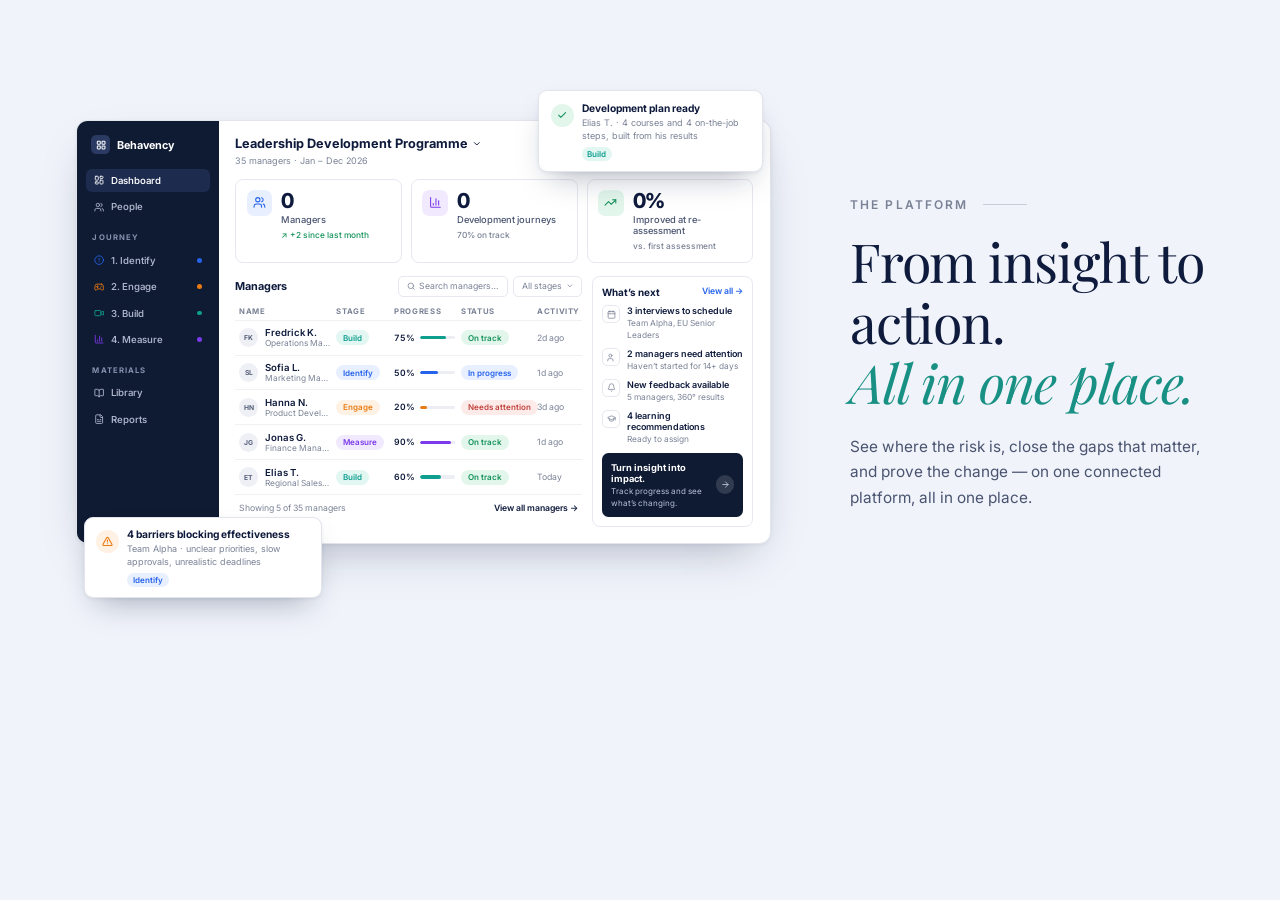
==== public/platform-section.html @ 842c61b0 "Add src and public" ====
<!doctype html>
<html lang="en">
<head>
<meta charset="utf-8">
<meta name="viewport" content="width=device-width, initial-scale=1">
<title>Behavency Platform Split</title>
<link rel="preconnect" href="https://fonts.googleapis.com">
<link rel="stylesheet" href="https://fonts.googleapis.com/css2?family=Libre+Caslon+Text:ital,wght@0,400;1,400&family=Playfair+Display:ital,wght@0,700;1,400&family=Inter:wght@400;500;600;700&display=swap">
<style>
/* Layout: one centred website section (eyebrow, serif headline, line of copy) over a large product dashboard that animates in once. */
:root {
  color-scheme: light;
  --page: #f0f3fa;
  --ink: #0f1b3d;
  --ink-soft: #4a5470;
  --muted: #7a8296;
  --line: #e6e8ef;
  --card: #ffffff;
  --side: #0f1b33;
  --side-ink: #aeb7cc;
  --side-on: #1d2b4f;
  --blue: #2563eb; --blue-bg: #e8efff;
  --orange: #ea7a12; --orange-bg: #fff1e3;
  --teal: #0f9f8f; --teal-bg: #e2f6f2;
  --violet: #7c3aed; --violet-bg: #f1eafe;
  --green: #15925a; --green-bg: #e3f6ec;
  --red: #c2413a; --red-bg: #fdebea;
  --serif: "Libre Caslon Text", "Iowan Old Style", Georgia, "Times New Roman", serif;
  --sans: Inter, "Segoe UI", system-ui, -apple-system, sans-serif;
}
* { box-sizing: border-box; }
html, body { margin: 0; }
body { background: var(--page); color: var(--ink); font-family: var(--sans); }

.section {
  padding-block: clamp(60px, 7vw, 110px);
  padding-inline: clamp(20px, 4vw, 60px);
  overflow: visible;
  background: var(--page);
}

.split-wrap {
  max-width: 1520px;
  margin: 0 auto;
  display: grid;
  grid-template-columns: minmax(0, 1.55fr) minmax(300px, 0.8fr);
  gap: clamp(40px, 5vw, 80px);
  align-items: center;
}

.stage-col {
  width: 100%;
  position: relative;
  display: flex;
  justify-content: center;
  align-items: center;
  padding: 30px 10px 70px 20px;
  min-width: 0;
}

.stage {
  width: 1080px;
  max-width: 1080px;
  position: relative;
  margin: 0 auto;
  container: stage / inline-size;
  transform-origin: center center;
}

.intro {
  max-width: 480px;
  margin: 0;
  text-align: left;
}

.eyebrow {
  display: inline-flex;
  align-items: center;
  gap: 14px;
  font-size: 12px;
  font-weight: 600;
  letter-spacing: .18em;
  color: var(--muted);
  text-transform: uppercase;
}
.eyebrow::after {
  content: "";
  width: 44px;
  height: 1px;
  background: #c9ccd6;
}

h1 {
  font-family: 'Playfair Display', Georgia, serif;
  font-style: normal;
  font-weight: 400;
  font-size: clamp(38px, 4.2vw, 54px);
  line-height: 1.12;
  letter-spacing: -.02em;
  margin: 18px 0 0;
  color: var(--ink);
}
h1 em {
  display: block;
  font-style: italic;
  font-weight: 400;
  color: #189184;
}

.lede {
  margin: 22px 0 0;
  max-width: 440px;
  font-size: clamp(15px, 1.2vw, 17px);
  line-height: 1.65;
  color: var(--ink-soft);
}

@media (max-width: 960px) {
  .split-wrap {
    grid-template-columns: 1fr;
    gap: 48px;
  }
  .intro {
    max-width: 600px;
    margin: 0 auto;
    text-align: center;
  }
  .eyebrow::before {
    content: "";
    width: 40px;
    height: 1px;
    background: #c9ccd6;
  }
  .lede {
    margin-inline: auto;
  }
}
.dash { display: grid; grid-template-columns: 220px minmax(0, 1fr); border-radius: 18px; overflow: hidden; background: var(--card); box-shadow: 0 30px 70px -30px rgba(15, 27, 61, .35), 0 2px 6px rgba(15, 27, 61, .06); border: 1px solid #e3e5ec; }
.side { background: var(--side); color: var(--side-ink); padding: 22px 14px; display: flex; flex-direction: column; gap: 4px; }
.brand { display: flex; align-items: center; gap: 10px; color: #fff; font-weight: 700; font-size: 17px; padding: 0 8px 18px; }
.logo { width: 30px; height: 30px; border-radius: 8px; background: #2b3a63; display: grid; place-items: center; }
.nav { display: flex; align-items: center; gap: 11px; padding: 10px 12px; border-radius: 9px; font-size: 15px; font-weight: 550; }
.nav svg { flex-shrink: 0; }
.nav.on { background: var(--side-on); color: #fff; }
.nav-label { font-size: 12px; letter-spacing: .14em; font-weight: 700; color: #8692af; padding: 18px 10px 6px; }
.dot { width: 7px; height: 7px; border-radius: 9px; margin-left: auto; }

.main { padding: 24px 26px 26px; min-width: 0; }
.top { display: flex; align-items: flex-start; justify-content: space-between; gap: 16px; flex-wrap: wrap; }
.prog { font-size: 20px; font-weight: 700; display: flex; align-items: center; gap: 6px; }
.meta { font-size: 14px; color: var(--muted); margin-top: 5px; }
.top-right { display: flex; align-items: center; gap: 10px; }
.pill-date { border: 1px solid var(--line); border-radius: 8px; padding: 8px 13px; font-size: 13.5px; font-weight: 600; display: flex; gap: 6px; align-items: center; }
.avatar { width: 30px; height: 30px; border-radius: 99px; background: #6b7591; color: #fff; display: grid; place-items: center; font-size: 11.5px; font-weight: 700; }

.kpis { display: grid; grid-template-columns: repeat(3, minmax(0, 1fr)); gap: 14px; margin-top: 20px; }
.kpi { border: 1px solid var(--line); border-radius: 12px; padding: 16px 16px; display: flex; gap: 14px; align-items: flex-start; }
.kpi-ico { width: 40px; height: 40px; border-radius: 11px; display: grid; place-items: center; flex-shrink: 0; }
.kpi-num small { font-size: 18px; font-weight: 600; color: var(--muted); }
.kpi-num { font-size: 32px; font-weight: 800; letter-spacing: -.01em; font-variant-numeric: tabular-nums; line-height: 1.1; }
.kpi-label { font-size: 14.5px; font-weight: 500; color: var(--ink-soft); margin-top: 3px; }
.kpi-sub { font-size: 13px; color: var(--muted); margin-top: 8px; font-weight: 500; }
.kpi-sub.up { color: var(--green); }

.body { display: grid; grid-template-columns: minmax(0, 1fr) 270px; gap: 16px; margin-top: 20px; }
.tbl-head { display: flex; align-items: center; justify-content: space-between; gap: 10px; margin-bottom: 10px; }
.tbl-title { font-size: 17px; font-weight: 700; }
.tools { display: flex; gap: 8px; }
.search, .select { border: 1px solid var(--line); border-radius: 8px; padding: 7px 12px; font-size: 13.5px; color: var(--muted); display: flex; gap: 6px; align-items: center; }
.row { display: grid; grid-template-columns: minmax(160px, 1.6fr) 96px minmax(100px, 1.1fr) 116px 70px; gap: 12px; align-items: center; padding: 10px 6px; border-top: 1px solid #f0f1f5; font-size: 13.5px; }
.row.head { border-top: 0; font-size: 12px; font-weight: 700; letter-spacing: .08em; color: var(--muted); padding-block: 6px; }
.who { display: flex; gap: 10px; align-items: center; min-width: 0; }
.ini { width: 30px; height: 30px; border-radius: 99px; background: #eef0f5; color: #56607a; display: grid; place-items: center; font-size: 10.5px; font-weight: 700; flex-shrink: 0; }
.name { font-weight: 600; font-size: 15px; }
.role { font-size: 13px; color: var(--muted); white-space: nowrap; overflow: hidden; text-overflow: ellipsis; }
.chip { display: inline-block; border-radius: 99px; padding: 4px 11px; font-size: 12.5px; font-weight: 600; }
.bar { display: flex; align-items: center; gap: 8px; font-variant-numeric: tabular-nums; font-weight: 600; }
.track { flex: 1; height: 5px; border-radius: 9px; background: #eceef4; overflow: hidden; }
.fill { display: block; height: 100%; border-radius: 9px; transform-origin: left center; }
.status { display: inline-block; border-radius: 99px; padding: 4px 11px; font-size: 12.5px; font-weight: 600; white-space: nowrap; }
.ago { color: var(--muted); }
.tbl-foot { display: flex; justify-content: space-between; font-size: 13.5px; color: var(--muted); padding: 12px 6px 0; border-top: 1px solid #f0f1f5; }
.tbl-foot b { color: var(--ink); font-weight: 600; }

.next { border: 1px solid var(--line); border-radius: 12px; padding: 14px 14px; display: flex; flex-direction: column; gap: 12px; }
.next-h { display: flex; justify-content: space-between; font-size: 15.5px; font-weight: 700; }
.next-h a { font-size: 13.5px; color: var(--blue); font-weight: 600; text-decoration: none; }
.item { display: flex; gap: 10px; align-items: flex-start; }
.item-ico { width: 28px; height: 28px; border-radius: 8px; border: 1px solid var(--line); display: grid; place-items: center; flex-shrink: 0; color: var(--ink-soft); }
.item b { display: block; font-size: 14px; font-weight: 600; }
.item span { font-size: 13px; color: var(--muted); }
.cta { margin-top: 2px; background: var(--side); color: #fff; border-radius: 10px; padding: 14px; display: flex; gap: 12px; align-items: center; }
.cta b { font-size: 14.5px; display: block; }
.cta span { font-size: 12.5px; color: #b9c2d8; }
.cta-go { margin-left: auto; width: 28px; height: 28px; border-radius: 99px; background: rgba(255,255,255,.14); display: grid; place-items: center; flex-shrink: 0; }


/* Motion: a ~5 s walk through the product, once. The resting state is fully visible; .pre exists only for the moment
   before the entrance. Each piece gets its own delay (--d, seconds) from the script. */
.stage { position: relative; }
.a { transition: opacity .8s cubic-bezier(.2,.7,.2,1) calc(var(--d, 0) * 1s), transform .8s cubic-bezier(.2,.7,.2,1) calc(var(--d, 0) * 1s); }
.dash.a { transition-duration: 1.3s, 1.3s; }
.pre .a { opacity: 0; transition: none; }
.pre .dash.a { transform: translateY(32px) scale(.985); }
.pre .nav.a { transform: translateX(-10px); }
.pre .kpi.a, .pre .row.a { transform: translateY(10px); }
.pre .item.a { transform: translateX(14px); }
.pre .status.a { transform: scale(.85); }
.pre .float.a { transform: translateY(16px) scale(.96); }
.pre .brand.a, .pre .nav-label.a, .pre .top > div.a, .pre .tbl-head.a, .pre .tbl-foot.a, .pre .next-h.a { transform: translateY(8px); }
.fill { transition: transform 1.3s cubic-bezier(.25,.8,.25,1) calc(var(--d, 0) * 1s); }
.pre .fill { transform: scaleX(0); transition: none; }
/* Each stage dot rings once, in journey order */
.dot.ring { animation: ring 1s ease-out calc(var(--d, 0) * 1s) 1 both; }
@keyframes ring { 0% { box-shadow: 0 0 0 0 currentColor; } 70% { box-shadow: 0 0 0 7px transparent; } 100% { box-shadow: 0 0 0 0 transparent; } }
.nav.lit { animation: lit 1s ease calc(var(--d, 0) * 1s) 1 both; }
@keyframes lit { 0%, 100% { background: transparent; } 40% { background: rgba(255,255,255,.07); color: #fff; } }
.cta.glow { animation: glow 1.6s ease calc(var(--d, 0) * 1s) 1 both; }
@keyframes glow { 0%, 100% { box-shadow: 0 0 0 0 rgba(37,99,235,0); } 45% { box-shadow: 0 0 0 6px rgba(37,99,235,.18); } }
/* The one card that steps out of the dashboard, and stays */
.float { position: absolute; right: -44px; top: -38px; width: 350px; background: var(--card); border: 1px solid #e3e5ec; border-radius: 14px; padding: 16px 18px; box-shadow: 0 24px 50px -20px rgba(15,27,61,.35), 0 2px 6px rgba(15,27,61,.06); display: flex; gap: 12px; align-items: flex-start; z-index: 2; }
.float.insight { top: auto; right: auto; left: -44px; bottom: -84px; width: 370px; }
.float .warn { width: 36px; height: 36px; border-radius: 99px; background: var(--orange-bg); color: var(--orange); display: grid; place-items: center; flex-shrink: 0; }
.float .tags i.id { background: var(--blue-bg); color: var(--blue); }
.float .ok { width: 36px; height: 36px; border-radius: 99px; background: var(--green-bg); color: var(--green); display: grid; place-items: center; flex-shrink: 0; }
.float b { display: block; font-size: 16px; font-weight: 700; }
.float span { display: block; font-size: 14px; color: var(--muted); margin-top: 3px; line-height: 1.45; }
.float .tags { display: flex; gap: 6px; margin-top: 8px; }
.float .tags i { font-style: normal; font-size: 12.5px; font-weight: 600; border-radius: 99px; padding: 3px 9px; background: var(--teal-bg); color: var(--teal); }
@media (max-width: 1340px) { .float { right: 12px; top: -46px; } }
@media (max-width: 860px) { .float { display: none; } }
@media (max-width: 1340px) { .float.insight { left: 12px; } }
@media (prefers-reduced-motion: reduce) { .a, .fill { transition: none !important; } .dot.ring, .nav.lit, .cta.glow { animation: none !important; } }

/* Narrower screens */
/* Because the dashboard now matches the section below (about 1080px wide), the table and side panel
   use slightly tighter column sizes when the dashboard is narrower than its 1240px design width. */
@container stage (max-width: 1180px) {
  .body { grid-template-columns: minmax(0, 1fr) 250px; }
  .row { grid-template-columns: minmax(130px, 1.5fr) 80px minmax(90px, 1fr) 108px 64px; gap: 10px; }
}
@container stage (max-width: 1040px) {
  .dash { grid-template-columns: 188px minmax(0, 1fr); }
  .main { padding: 22px 22px 24px; }
  .row { grid-template-columns: minmax(110px, 1.4fr) 76px minmax(76px, 1fr) 100px 58px; gap: 8px; }
}
@media (max-width: 1100px) { .body { grid-template-columns: 1fr; } }
@media (max-width: 860px) {
  .dash { grid-template-columns: 1fr; }
  .side { display: none; }
  .row { grid-template-columns: minmax(130px, 1.6fr) 90px minmax(90px, 1fr) 104px; }
  .row > :nth-child(5) { display: none; }
}
@media (max-width: 600px) {
  .kpis { grid-template-columns: 1fr; }
  .main { padding: 18px 14px; }
  .row { grid-template-columns: minmax(0, 1.5fr) minmax(0, 1fr); }
  .row > :nth-child(2), .row > :nth-child(4) { display: none; }
  .tools { display: none; }
}
</style>
</head>
<body>
<section class="section" id="platform">
  <div class="split-wrap">
    <div class="stage-col">
      <div class="stage" id="stage">
    <div class="dash" role="img" aria-label="Behavency dashboard: a leadership development programme with 35 managers across the four stages Identify, Engage, Build and Measure.">
      <aside class="side">
        <div class="brand"><span class="logo"><svg width="16" height="16" viewBox="0 0 24 24" fill="none" stroke="#fff" stroke-width="2.4" stroke-linecap="round" stroke-linejoin="round"><rect x="3" y="3" width="7" height="7" rx="1.5"/><rect x="14" y="3" width="7" height="7" rx="1.5"/><rect x="3" y="14" width="7" height="7" rx="1.5"/><rect x="14" y="14" width="7" height="7" rx="1.5"/></svg></span>Behavency</div>
        <div class="nav on"><svg width="16" height="16" viewBox="0 0 24 24" fill="none" stroke="currentColor" stroke-width="2" stroke-linecap="round" stroke-linejoin="round"><rect x="3" y="3" width="7" height="9" rx="1.5"/><rect x="14" y="3" width="7" height="5" rx="1.5"/><rect x="14" y="12" width="7" height="9" rx="1.5"/><rect x="3" y="16" width="7" height="5" rx="1.5"/></svg>Dashboard</div>
        <div class="nav"><svg width="16" height="16" viewBox="0 0 24 24" fill="none" stroke="currentColor" stroke-width="2" stroke-linecap="round" stroke-linejoin="round"><path d="M16 21v-2a4 4 0 0 0-4-4H6a4 4 0 0 0-4 4v2"/><circle cx="9" cy="7" r="4"/><path d="M22 21v-2a4 4 0 0 0-3-3.87"/><path d="M16 3.13a4 4 0 0 1 0 7.75"/></svg>People</div>
        <div class="nav-label">JOURNEY</div>
        <div class="nav"><svg width="16" height="16" viewBox="0 0 24 24" fill="none" stroke="var(--blue)" stroke-width="2" stroke-linecap="round" stroke-linejoin="round"><circle cx="12" cy="12" r="10"/><path d="M12 8v4"/><path d="M12 16h.01"/></svg>1. Identify<span class="dot" style="background:var(--blue)"></span></div>
        <div class="nav"><svg width="16" height="16" viewBox="0 0 24 24" fill="none" stroke="var(--orange)" stroke-width="2" stroke-linecap="round" stroke-linejoin="round"><line x1="6" x2="10" y1="11" y2="11"/><line x1="8" x2="8" y1="9" y2="13"/><line x1="15" x2="15.01" y1="12" y2="12"/><line x1="18" x2="18.01" y1="10" y2="10"/><path d="M17.32 5H6.68a4 4 0 0 0-3.978 3.59l-.9 7.2A3 3 0 0 0 4.78 19c.98 0 1.86-.53 2.32-1.39L8 16h8l.9 1.61c.46.86 1.34 1.39 2.32 1.39a3 3 0 0 0 2.98-3.21l-.9-7.2A4 4 0 0 0 17.32 5z"/></svg>2. Engage<span class="dot" style="background:var(--orange)"></span></div>
        <div class="nav"><svg width="16" height="16" viewBox="0 0 24 24" fill="none" stroke="var(--teal)" stroke-width="2" stroke-linecap="round" stroke-linejoin="round"><path d="m16 13 5.223 3.482a.5.5 0 0 0 .777-.416V7.87a.5.5 0 0 0-.752-.432L16 10.5"/><rect x="2" y="6" width="14" height="12" rx="2"/></svg>3. Build<span class="dot" style="background:var(--teal)"></span></div>
        <div class="nav"><svg width="16" height="16" viewBox="0 0 24 24" fill="none" stroke="var(--violet)" stroke-width="2" stroke-linecap="round" stroke-linejoin="round"><path d="M3 3v16a2 2 0 0 0 2 2h16"/><path d="M18 17V9"/><path d="M13 17V5"/><path d="M8 17v-3"/></svg>4. Measure<span class="dot" style="background:var(--violet)"></span></div>
        <div class="nav-label">MATERIALS</div>
        <div class="nav"><svg width="16" height="16" viewBox="0 0 24 24" fill="none" stroke="currentColor" stroke-width="2" stroke-linecap="round" stroke-linejoin="round"><path d="M12 7v14"/><path d="M3 18a1 1 0 0 1-1-1V4a1 1 0 0 1 1-1h5a4 4 0 0 1 4 4 4 4 0 0 1 4-4h5a1 1 0 0 1 1 1v13a1 1 0 0 1-1 1h-6a3 3 0 0 0-3 3 3 3 0 0 0-3-3z"/></svg>Library</div>
        <div class="nav"><svg width="16" height="16" viewBox="0 0 24 24" fill="none" stroke="currentColor" stroke-width="2" stroke-linecap="round" stroke-linejoin="round"><path d="M15 2H6a2 2 0 0 0-2 2v16a2 2 0 0 0 2 2h12a2 2 0 0 0 2-2V7Z"/><path d="M14 2v4a2 2 0 0 0 2 2h4"/><path d="M10 13H8"/><path d="M16 17H8"/><path d="M16 13h-2"/></svg>Reports</div>
      </aside>

      <div class="main">
        <div class="top">
          <div>
            <div class="prog">Leadership Development Programme <svg width="15" height="15" viewBox="0 0 24 24" fill="none" stroke="currentColor" stroke-width="2.4" stroke-linecap="round" stroke-linejoin="round"><path d="m6 9 6 6 6-6"/></svg></div>
            <div class="meta">35 managers · Jan – Dec 2026</div>
          </div>
          <div class="top-right">
            <span class="pill-date">Jan – Dec 2026 <svg width="13" height="13" viewBox="0 0 24 24" fill="none" stroke="currentColor" stroke-width="2.4" stroke-linecap="round" stroke-linejoin="round"><path d="m6 9 6 6 6-6"/></svg></span>
            <span class="avatar">JD</span>
          </div>
        </div>

        <div class="kpis">
          <div class="kpi"><span class="kpi-ico" style="background:var(--blue-bg);color:var(--blue)"><svg width="20" height="20" viewBox="0 0 24 24" fill="none" stroke="currentColor" stroke-width="2" stroke-linecap="round" stroke-linejoin="round"><path d="M16 21v-2a4 4 0 0 0-4-4H6a4 4 0 0 0-4 4v2"/><circle cx="9" cy="7" r="4"/><path d="M22 21v-2a4 4 0 0 0-3-3.87"/><path d="M16 3.13a4 4 0 0 1 0 7.75"/></svg></span>
            <div><div class="kpi-num" data-count="35">35</div><div class="kpi-label">Managers</div><div class="kpi-sub up">↗ +2 since last month</div></div></div>
          <div class="kpi"><span class="kpi-ico" style="background:var(--violet-bg);color:var(--violet)"><svg width="20" height="20" viewBox="0 0 24 24" fill="none" stroke="currentColor" stroke-width="2" stroke-linecap="round" stroke-linejoin="round"><path d="M3 3v16a2 2 0 0 0 2 2h16"/><path d="M18 17V9"/><path d="M13 17V5"/><path d="M8 17v-3"/></svg></span>
            <div><div class="kpi-num" data-count="24">24</div><div class="kpi-label">Development journeys</div><div class="kpi-sub">70% on track</div></div></div>
          <div class="kpi"><span class="kpi-ico" style="background:var(--green-bg);color:var(--green)"><svg width="20" height="20" viewBox="0 0 24 24" fill="none" stroke="currentColor" stroke-width="2" stroke-linecap="round" stroke-linejoin="round"><path d="M16 7h6v6"/><path d="m22 7-8.5 8.5-5-5L2 17"/></svg></span>
            <div><div class="kpi-num" data-count="63" data-suffix="%">63%</div><div class="kpi-label">Improved at re-assessment</div><div class="kpi-sub">vs. first assessment</div></div></div>
        </div>

        <div class="body">
          <div style="min-width:0">
            <div class="tbl-head"><span class="tbl-title">Managers</span>
              <div class="tools"><span class="search"><svg width="13" height="13" viewBox="0 0 24 24" fill="none" stroke="currentColor" stroke-width="2.2" stroke-linecap="round" stroke-linejoin="round"><circle cx="11" cy="11" r="8"/><path d="m21 21-4.3-4.3"/></svg>Search managers…</span><span class="select">All stages <svg width="12" height="12" viewBox="0 0 24 24" fill="none" stroke="currentColor" stroke-width="2.4" stroke-linecap="round" stroke-linejoin="round"><path d="m6 9 6 6 6-6"/></svg></span></div></div>
            <div class="row head"><span>NAME</span><span>STAGE</span><span>PROGRESS</span><span>STATUS</span><span>ACTIVITY</span></div>
            <div id="rows"></div>
            <div class="tbl-foot"><span>Showing 5 of 35 managers</span><b>View all managers →</b></div>
          </div>
          <div class="next">
            <div class="next-h">What’s next <a href="#platform">View all →</a></div>
            <div class="item"><span class="item-ico"><svg width="14" height="14" viewBox="0 0 24 24" fill="none" stroke="currentColor" stroke-width="2" stroke-linecap="round" stroke-linejoin="round"><path d="M8 2v4"/><path d="M16 2v4"/><rect width="18" height="18" x="3" y="4" rx="2"/><path d="M3 10h18"/></svg></span><div><b>3 interviews to schedule</b><span>Team Alpha, EU Senior Leaders</span></div></div>
            <div class="item"><span class="item-ico"><svg width="14" height="14" viewBox="0 0 24 24" fill="none" stroke="currentColor" stroke-width="2" stroke-linecap="round" stroke-linejoin="round"><path d="M16 21v-2a4 4 0 0 0-4-4H6a4 4 0 0 0-4 4v2"/><circle cx="9" cy="7" r="4"/></svg></span><div><b>2 managers need attention</b><span>Haven’t started for 14+ days</span></div></div>
            <div class="item"><span class="item-ico"><svg width="14" height="14" viewBox="0 0 24 24" fill="none" stroke="currentColor" stroke-width="2" stroke-linecap="round" stroke-linejoin="round"><path d="M10.268 21a2 2 0 0 0 3.464 0"/><path d="M3.262 15.326A1 1 0 0 0 4 17h16a1 1 0 0 0 .74-1.673C19.41 13.956 18 12.499 18 8A6 6 0 0 0 6 8c0 4.499-1.411 5.956-2.738 7.326"/></svg></span><div><b>New feedback available</b><span>5 managers, 360° results</span></div></div>
            <div class="item"><span class="item-ico"><svg width="14" height="14" viewBox="0 0 24 24" fill="none" stroke="currentColor" stroke-width="2" stroke-linecap="round" stroke-linejoin="round"><path d="M21.42 10.922a1 1 0 0 0-.019-1.838L12.83 5.18a2 2 0 0 0-1.66 0L2.6 9.08a1 1 0 0 0 0 1.832l8.57 3.908a2 2 0 0 0 1.66 0z"/><path d="M22 10v6"/><path d="M6 12.5V16a6 3 0 0 0 12 0v-3.5"/></svg></span><div><b>4 learning recommendations</b><span>Ready to assign</span></div></div>
            <div class="cta"><div><b>Turn insight into impact.</b><span>Track progress and see what’s changing.</span></div><span class="cta-go"><svg width="14" height="14" viewBox="0 0 24 24" fill="none" stroke="currentColor" stroke-width="2.4" stroke-linecap="round" stroke-linejoin="round"><path d="M5 12h14"/><path d="m12 5 7 7-7 7"/></svg></span></div>
          </div>
        </div>
      </div>
    </div>
    <div class="float insight a" aria-hidden="true">
      <span class="warn"><svg width="17" height="17" viewBox="0 0 24 24" fill="none" stroke="currentColor" stroke-width="2.4" stroke-linecap="round" stroke-linejoin="round"><path d="m21.73 18-8-14a2 2 0 0 0-3.48 0l-8 14A2 2 0 0 0 4 21h16a2 2 0 0 0 1.73-3"/><path d="M12 9v4"/><path d="M12 17h.01"/></svg></span>
      <div><b>4 barriers blocking effectiveness</b><span>Team Alpha · unclear priorities, slow approvals, unrealistic deadlines</span><div class="tags"><i class="id">Identify</i></div></div>
    </div>
    <div class="float a" aria-hidden="true">
      <span class="ok"><svg width="16" height="16" viewBox="0 0 24 24" fill="none" stroke="currentColor" stroke-width="2.6" stroke-linecap="round" stroke-linejoin="round"><path d="M20 6 9 17l-5-5"/></svg></span>
      <div><b>Development plan ready</b><span>Elias T. · 4 courses and 4 on-the-job steps, built from his results</span><div class="tags"><i>Build</i></div></div>
    </div>
      </div>
    </div>

    <div class="intro">
      <div class="eyebrow">The platform</div>
      <h1>From insight to action. <em>All in one place.</em></h1>
      <p class="lede">See where the risk is, close the gaps that matter, and prove the change — on one connected platform, all in one place.</p>
    </div>
  </div>
</section>

<script>
(() => {
  function scaleStage() {
    const stage = document.getElementById('stage');
    const col = document.querySelector('.stage-col');
    if (!stage || !col) return;
    const availableW = col.clientWidth - 40;
    const scale = Math.min(1, Math.max(0.42, availableW / 1080));
    stage.style.zoom = scale;
  }
  window.addEventListener('resize', scaleStage);
  window.addEventListener('load', scaleStage);
  if (document.fonts && document.fonts.ready) document.fonts.ready.then(scaleStage);
  scaleStage();
  // The managers, each in one of the four stages.
  const STAGE = { Identify: ['var(--blue-bg)', 'var(--blue)'], Engage: ['var(--orange-bg)', 'var(--orange)'], Build: ['var(--teal-bg)', 'var(--teal)'], Measure: ['var(--violet-bg)', 'var(--violet)'] };
  const STATUS = { 'On track': ['var(--green-bg)', 'var(--green)'], 'In progress': ['var(--blue-bg)', 'var(--blue)'], 'Needs attention': ['var(--red-bg)', 'var(--red)'] };
  const rows = [
    ['FK', 'Fredrick K.', 'Operations Manager', 'Build', 75, 'On track', '2d ago'],
    ['SL', 'Sofia L.', 'Marketing Manager', 'Identify', 50, 'In progress', '1d ago'],
    ['HN', 'Hanna N.', 'Product Development Lead', 'Engage', 20, 'Needs attention', '3d ago'],
    ['JG', 'Jonas G.', 'Finance Manager', 'Measure', 90, 'On track', '1d ago'],
    ['ET', 'Elias T.', 'Regional Sales Manager', 'Build', 60, 'On track', 'Today'],
  ];
  document.getElementById('rows').innerHTML = rows.map(([ini, name, role, stage, pct, status, ago]) => `
    <div class="row">
      <div class="who"><span class="ini">${ini}</span><div style="min-width:0"><div class="name">${name}</div><div class="role">${role}</div></div></div>
      <span><span class="chip" style="background:${STAGE[stage][0]};color:${STAGE[stage][1]}">${stage}</span></span>
      <span class="bar">${pct}%<span class="track"><span class="fill" style="width:${pct}%;background:${STAGE[stage][1]}"></span></span></span>
      <span><span class="status" style="background:${STATUS[status][0]};color:${STATUS[status][1]}">${status}</span></span>
      <span class="ago">${ago}</span>
    </div>`).join('');

  const stage = document.getElementById('stage');
  const reduce = window.matchMedia('(prefers-reduced-motion: reduce)').matches;
  const nums = [...stage.querySelectorAll('[data-count]')];
  const show = (el, n) => { el.textContent = (el.dataset.prefix || '') + n + (el.dataset.suffix || ''); };

  function countUp(el, delay) {
    setTimeout(() => {
      const start = performance.now(), dur = 1600;
      const step = (now) => {
        const k = Math.min(1, (now - start) / dur), e = 1 - Math.pow(1 - k, 3);
        show(el, Math.round(+el.dataset.count * e));
        if (k < 1) requestAnimationFrame(step);
      };
      requestAnimationFrame(step);
    }, delay * 1000);
  }

  // The order of the walk-through (seconds from the start).
  const $$ = (sel) => [...stage.querySelectorAll(sel)];
  const plan = [];
  const at = (els, d, gap = 0, cls = 'a') => els.forEach((el, i) => plan.push([el, d + i * gap, cls]));
  at($$('.dash'), 0);
  at($$('.brand'), 0.45);
  at($$('.top > div'), 0.6, 0.12);
  at($$('.nav-label'), 0.7, 0.35);
  at($$('.tbl-head'), 1.4);
  at($$('.row.head'), 1.55);
  at($$('.next-h'), 2.6);
  at($$('.tbl-foot'), 2.9);
  at($$('.nav'), 0.6, 0.07);
  at($$('.kpi'), 1.0, 0.18);
  at($$('#rows .row'), 1.7, 0.16);
  at($$('#rows .status'), 2.7, 0.12);
  at($$('.item'), 2.9, 0.32);
  at($$('.cta'), 4.1);
  at($$('.float.insight'), 4.0);
  at($$('.float:not(.insight)'), 5.0);
  const fills = $$('#rows .fill').map((el, i) => [el, 1.9 + i * 0.16]);
  const dots = $$('.side .dot').map((el, i) => [el, 1.3 + i * 0.35]);
  const lit = $$('.side .dot').map((el, i) => [el.closest('.nav'), 1.3 + i * 0.35]);
  const cta = [[stage.querySelector('.cta'), 4.6]];

  // Hide everything up-front (before the section is on screen), so nothing is visible and then replayed.
  function prepare() {
    if (reduce) return;
    plan.forEach(([el, d, cls]) => { el.classList.add(cls); el.style.setProperty('--d', d); });
    fills.forEach(([el, d]) => el.style.setProperty('--d', d));
    stage.classList.add('pre');
    nums.forEach((el) => show(el, 0));
  }

  // When the section scrolls into view, release it: each piece eases in at its own time.
  function play() {
    if (reduce) return;
    void stage.offsetWidth;
    requestAnimationFrame(() => {
      stage.classList.remove('pre');
      dots.forEach(([el, d]) => { el.style.setProperty('--d', d); el.style.color = el.style.background; el.classList.add('ring'); });
      lit.forEach(([el, d]) => { el.style.setProperty('--d', d); el.classList.add('lit'); });
      cta.forEach(([el, d]) => { el.style.setProperty('--d', d); el.classList.add('glow'); });
      nums.forEach((el, i) => countUp(el, 1.2 + i * 0.18));
    });
  }

  prepare();
  // wait for the web fonts, so the text never re-flows while it is fading in
  const ready = (document.fonts && document.fonts.ready) ? document.fonts.ready : Promise.resolve();
  let played = false;
  if ('IntersectionObserver' in window) {
    const io = new IntersectionObserver((entries) => {
      if (!played && entries.some((e) => e.isIntersecting)) { played = true; io.disconnect(); ready.then(play); }
    }, { threshold: 0.6 });
    io.observe(stage);
  } else {
    ready.then(play);
  }
})();
</script>
</body>
</html>
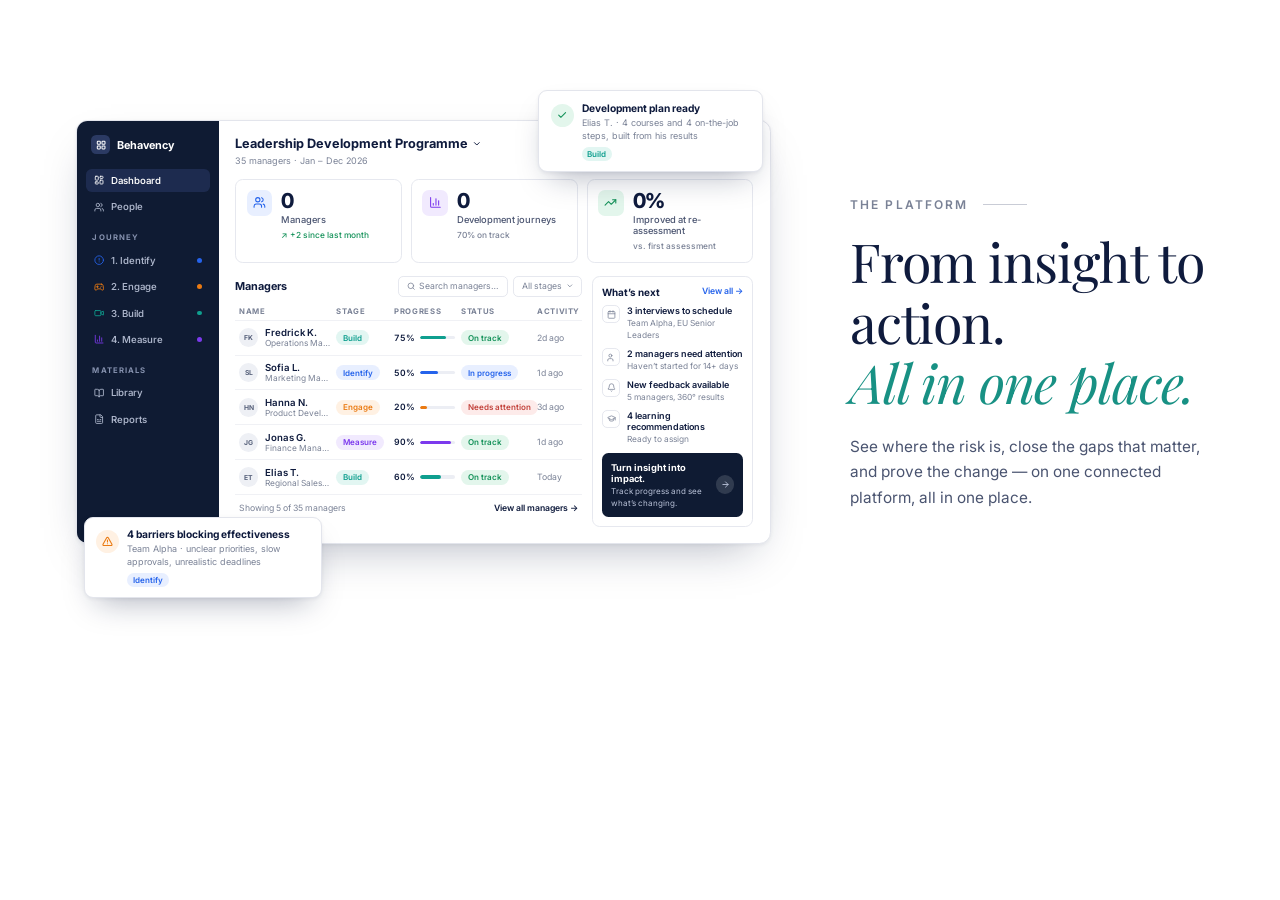
==== commit 198ea21f: "Top of page: hero fade, navy Why now, white Platform, clearer hero cards Client logo strip is built " ====
--- a/public/platform-section.html
+++ b/public/platform-section.html
@@ -10,7 +10,7 @@
 /* Layout: one centred website section (eyebrow, serif headline, line of copy) over a large product dashboard that animates in once. */
 :root {
   color-scheme: light;
-  --page: #f0f3fa;
+  --page: #fff;
   --ink: #0f1b3d;
   --ink-soft: #4a5470;
   --muted: #7a8296;
